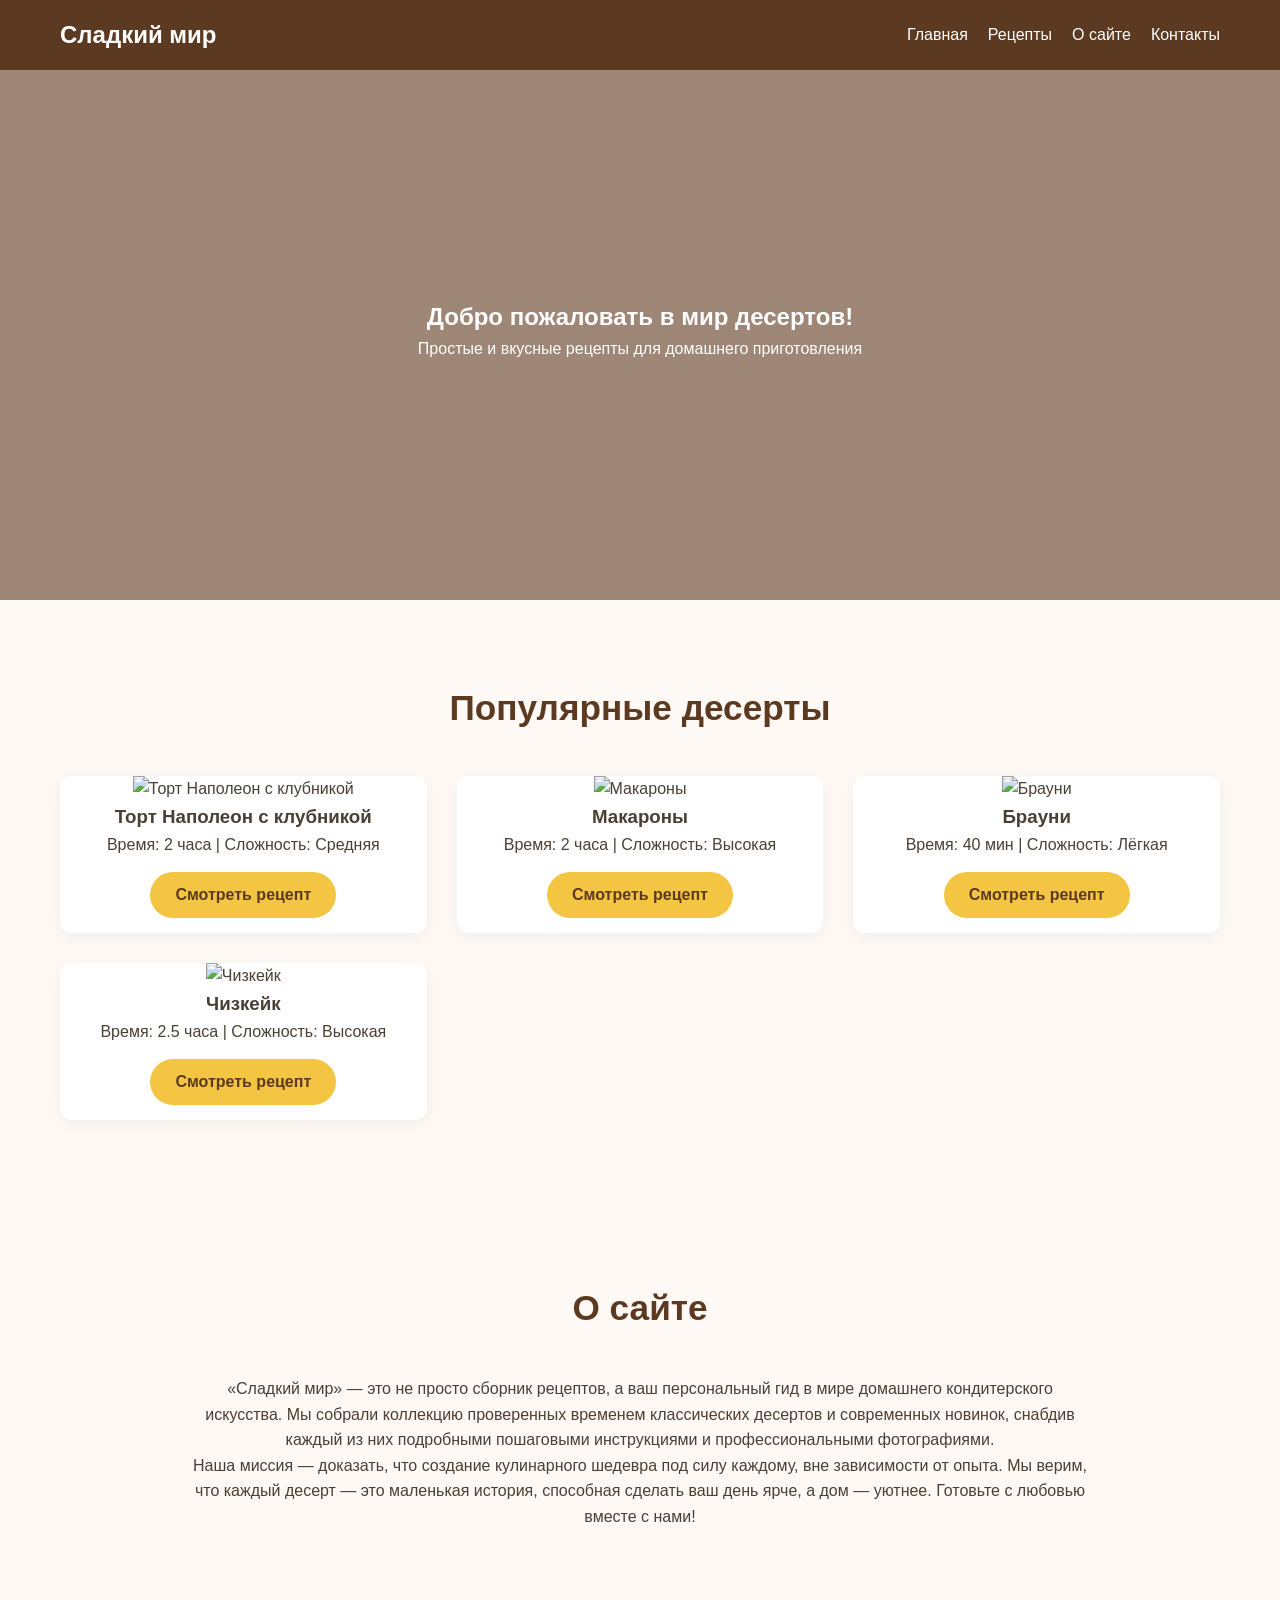
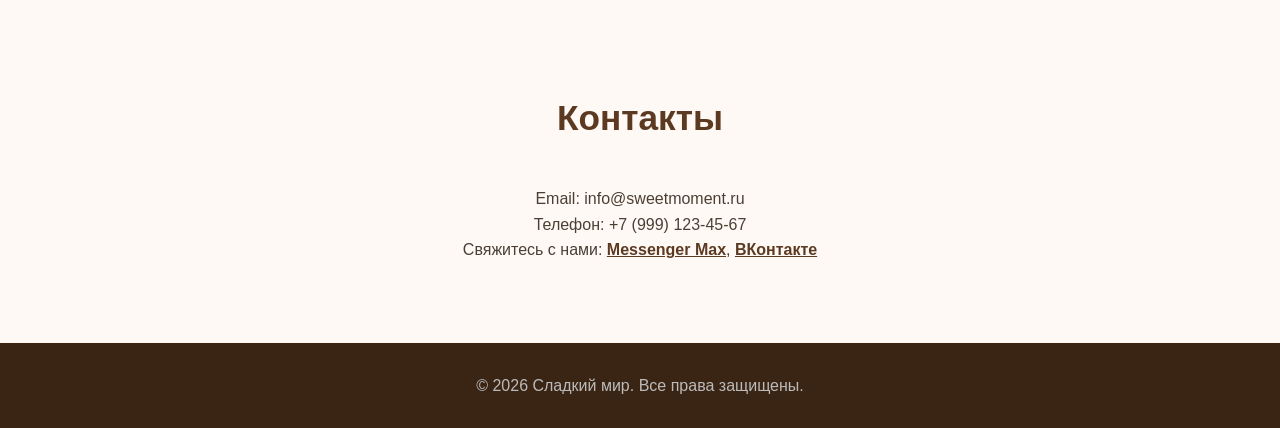
==== index.html @ 2f4530f8 "Add files via upload" ====
<!DOCTYPE html>
<html lang="ru">
<head>
    <meta charset="UTF-8">
    <meta name="viewport" content="width=device-width, initial-scale=1.0">
    <title>Сладкий мир — рецепты десертов</title>
    <link rel="stylesheet" href="style.css">
</head>
<body>
    <header>
        <nav>
            <div class="logo">Сладкий мир</div>
            <ul class="nav-menu">
                <li><a href="index.html#home">Главная</a></li>
                <li><a href="index.html#recipes">Рецепты</a></li>
                <li><a href="index.html#about">О сайте</a></li>
                <li><a href="index.html#contacts">Контакты</a></li>
            </ul>
        </nav>
    </header>

    <section id="home" class="hero">
        <div class="hero-content">
            <h1>Добро пожаловать в мир десертов!</h1>
            <p>Простые и вкусные рецепты для домашнего приготовления</p>
        </div>
    </section>

    <section id="recipes" class="recipes-section">
        <h2>Популярные десерты</h2>
        <div class="recipe-grid">
            <div class="recipe-card">
                <img src="images/napoleon.webp" alt="Торт Наполеон с клубникой">
                <h3>Торт Наполеон с клубникой</h3>
                <p>Время: 2 часа | Сложность: Средняя</p>
                <a href="napoleon.html" class="btn">Смотреть рецепт</a>
            </div>
            <div class="recipe-card">
                <img src="images/macarons.jpg" alt="Макароны">
                <h3>Макароны</h3>
                <p>Время: 2 часа | Сложность: Высокая</p>
                <a href="macarons.html" class="btn">Смотреть рецепт</a>
            </div>
            <div class="recipe-card">
                <img src="images/brownie.jpg" alt="Брауни">
                <h3>Брауни</h3>
                <p>Время: 40 мин | Сложность: Лёгкая</p>
                <a href="brownie.html" class="btn">Смотреть рецепт</a>
            </div>
            <div class="recipe-card">
                <img src="images/cheesecake.webp" alt="Чизкейк">
                <h3>Чизкейк</h3>
                <p>Время: 2.5 часа | Сложность: Высокая</p>
                <a href="cheesecake.html" class="btn">Смотреть рецепт</a>
            </div>
        </div>
    </section>

    <section id="about" class="about-section">
        <div class="about-content">
            <h2>О сайте</h2>
            <p>«Сладкий мир» — это не просто сборник рецептов, а ваш персональный гид в мире домашнего кондитерского искусства. Мы собрали коллекцию проверенных временем классических десертов и современных новинок, снабдив каждый из них подробными пошаговыми инструкциями и профессиональными фотографиями.</p>
            <p>Наша миссия — доказать, что создание кулинарного шедевра под силу каждому, вне зависимости от опыта. Мы верим, что каждый десерт — это маленькая история, способная сделать ваш день ярче, а дом — уютнее. Готовьте с любовью вместе с нами!</p>
        </div>
    </section>

    <section id="contacts" class="contacts-section">
        <h2>Контакты</h2>
        <p>Email: info@sweetmoment.ru</p>
        <p>Телефон: +7 (999) 123-45-67</p>
        <p>Свяжитесь с нами: 
            <a href="https://max.ru/" target="_blank" rel="noopener noreferrer">Messenger Max</a>, 
            <a href="https://vk.com" target="_blank" rel="noopener noreferrer">ВКонтакте</a>
        </p>
    </section>

    <footer>
        <p>&copy; 2026 Сладкий мир. Все права защищены.</p>
    </footer>
</body>
</html>
---- style.css ----
* {
    margin: 0;
    padding: 0;
    box-sizing: border-box;
}

html {
    scroll-behavior: smooth;
}

body {
    font-family: 'Segoe UI', Tahoma, Geneva, Verdana, sans-serif;
    line-height: 1.6;
    color: #4a3f35;
    background-color: #fff9f5;
}

header {
    background: #5c3a21;
    color: white;
    padding: 1rem 0;
    position: fixed;
    width: 100%;
    top: 0;
    z-index: 1000;
}

nav {
    display: flex;
    justify-content: space-between;
    align-items: center;
    max-width: 1200px;
    margin: 0 auto;
    padding: 0 20px;
}

.logo {
    font-size: 1.5rem;
    font-weight: bold;
}

.nav-menu {
    list-style: none;
    display: flex;
    gap: 20px;
}

.nav-menu a {
    color: white;
    text-decoration: none;
}

.hero {
    background: linear-gradient(rgba(92, 58, 33, 0.6), rgba(92, 58, 33, 0.6)), url('https://images.unsplash.com/photo-1486427944299-d1955d23e34d?auto=format&fit=crop&w=1920&q=80') center/cover;
    height: 60vh;
    display: flex;
    align-items: center;
    justify-content: center;
    text-align: center;
    color: white;
    margin-top: 60px;
}

.recipes-section, .about-section, .contacts-section {
    padding: 80px 20px;
    max-width: 1200px;
    margin: 0 auto;
}

/* Центрирование текстовых блоков */
.about-section, .contacts-section {
    text-align: center;
}

.about-content {
    max-width: 900px;
    margin: 0 auto;
}

h2 {
    text-align: center;
    margin-bottom: 40px;
    color: #5c3a21;
    font-size: 2.2rem;
}

.recipe-grid {
    display: grid;
    grid-template-columns: repeat(auto-fit, minmax(280px, 1fr));
    gap: 30px;
}

.recipe-card {
    background: white;
    border-radius: 12px;
    overflow: hidden;
    box-shadow: 0 4px 15px rgba(0, 0, 0, 0.05);
    text-align: center;
}

.recipe-card img {
    width: 100%;
    height: 220px;
    object-fit: cover;
}

.btn {
    display: inline-block;
    background: #f4c542;
    color: #5c3a21;
    padding: 10px 25px;
    text-decoration: none;
    border-radius: 25px;
    margin: 15px 0;
    font-weight: bold;
}

.recipe-page {
    padding: 120px 20px 60px;
    max-width: 800px;
    margin: 0 auto;
}

.recipe-box {
    background: white;
    padding: 40px;
    border-radius: 15px;
    box-shadow: 0 5px 20px rgba(0,0,0,0.05);
}

.recipe-box img {
    width: 100%;
    height: 400px;
    object-fit: cover;
    border-radius: 10px;
}

.back-link {
    display: inline-block;
    margin-bottom: 20px;
    color: #d63384;
    text-decoration: none;
    font-weight: bold;
}

footer {
    background: #3a2515;
    color: #bbb;
    text-align: center;
    padding: 30px;
}

.contacts-section a {
    color: #5c3a21;
    font-weight: bold;
}
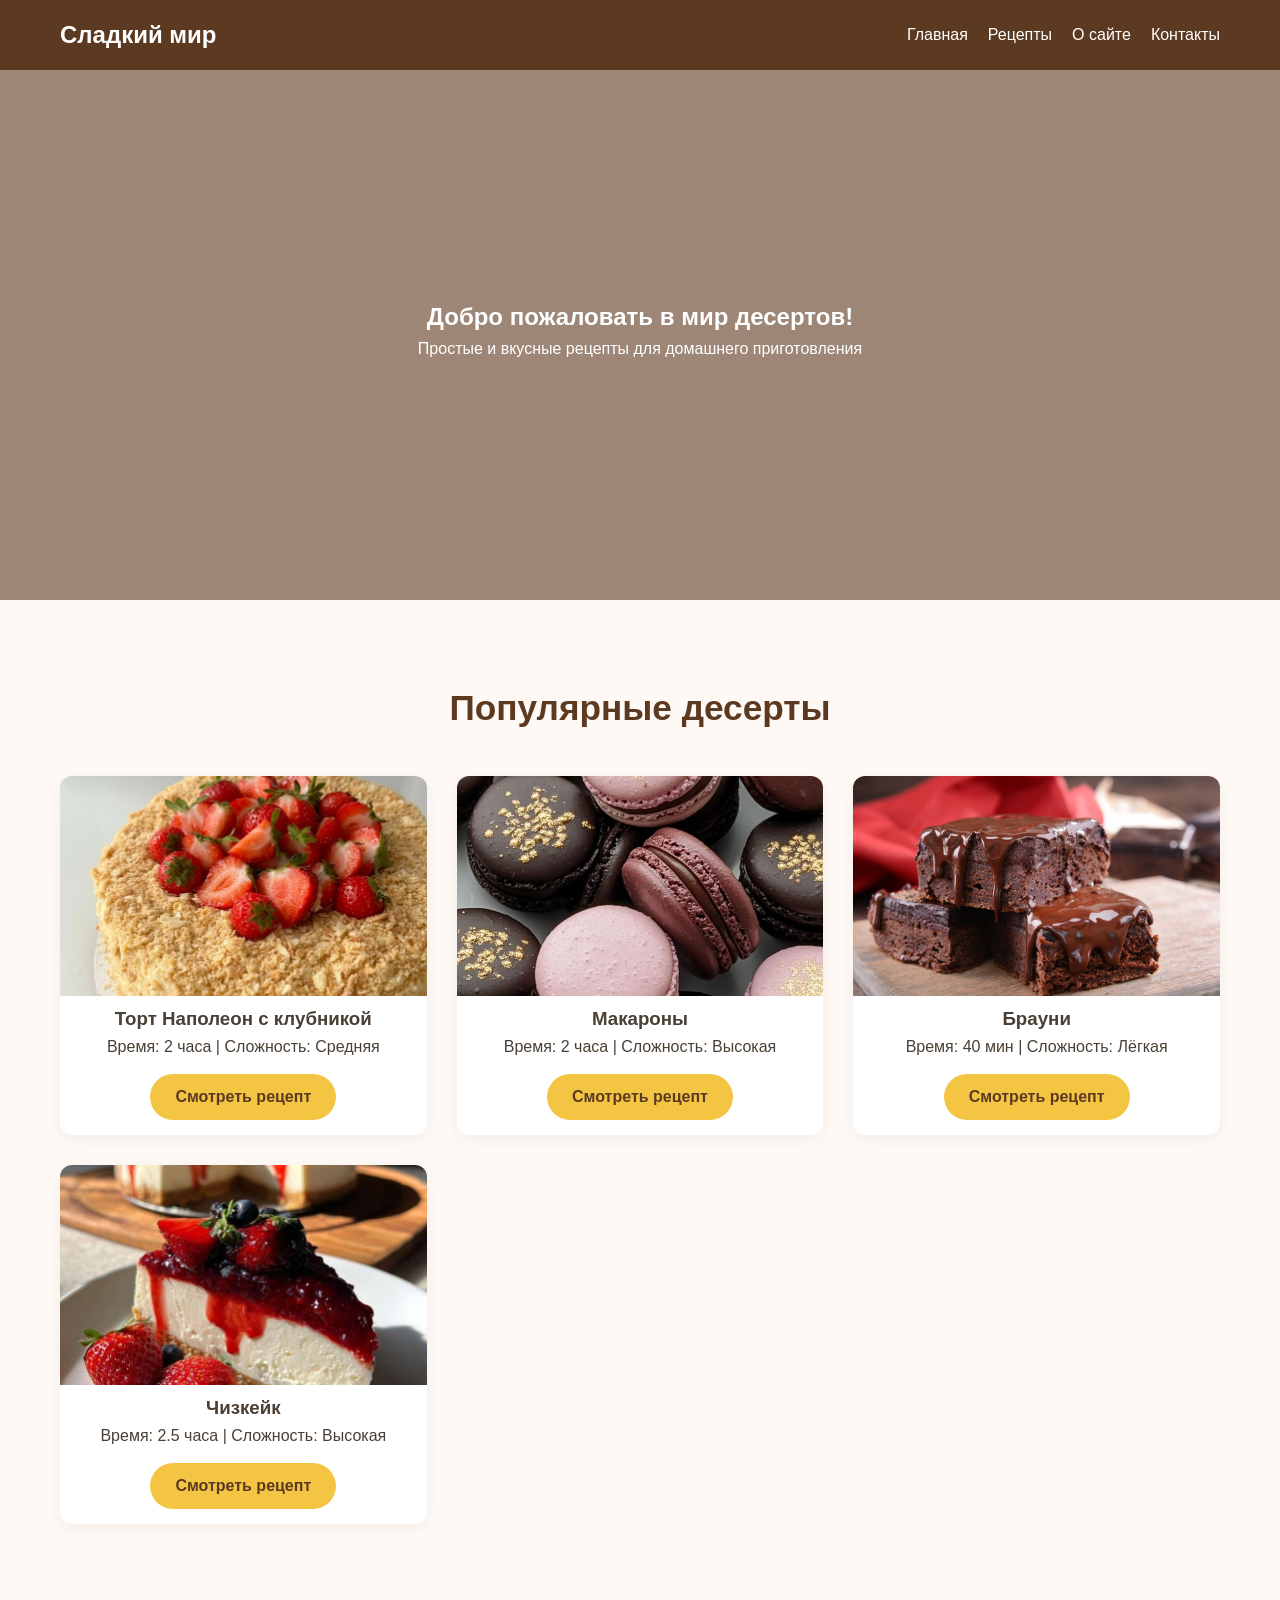
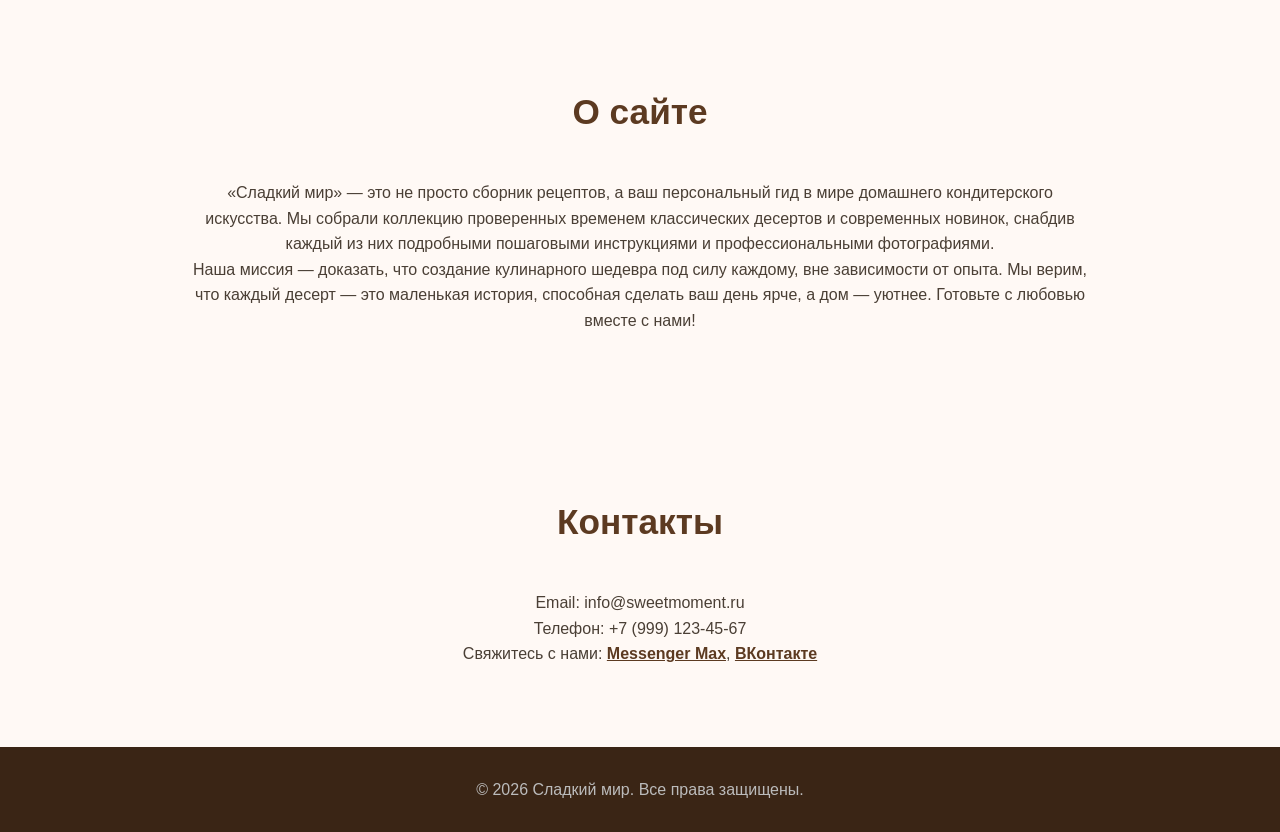
==== commit 2eec9b3f: "Update index.html" ====
--- a/index.html
+++ b/index.html
@@ -30,25 +30,25 @@
         <h2>Популярные десерты</h2>
         <div class="recipe-grid">
             <div class="recipe-card">
-                <img src="images/napoleon.webp" alt="Торт Наполеон с клубникой">
+                <img src="napoleon.webp" alt="Торт Наполеон с клубникой">
                 <h3>Торт Наполеон с клубникой</h3>
                 <p>Время: 2 часа | Сложность: Средняя</p>
                 <a href="napoleon.html" class="btn">Смотреть рецепт</a>
             </div>
             <div class="recipe-card">
-                <img src="images/macarons.jpg" alt="Макароны">
+                <img src="macarons.jpg" alt="Макароны">
                 <h3>Макароны</h3>
                 <p>Время: 2 часа | Сложность: Высокая</p>
                 <a href="macarons.html" class="btn">Смотреть рецепт</a>
             </div>
             <div class="recipe-card">
-                <img src="images/brownie.jpg" alt="Брауни">
+                <img src="/brownie.jpg" alt="Брауни">
                 <h3>Брауни</h3>
                 <p>Время: 40 мин | Сложность: Лёгкая</p>
                 <a href="brownie.html" class="btn">Смотреть рецепт</a>
             </div>
             <div class="recipe-card">
-                <img src="images/cheesecake.webp" alt="Чизкейк">
+                <img src="cheesecake.webp" alt="Чизкейк">
                 <h3>Чизкейк</h3>
                 <p>Время: 2.5 часа | Сложность: Высокая</p>
                 <a href="cheesecake.html" class="btn">Смотреть рецепт</a>
@@ -78,4 +78,4 @@
         <p>&copy; 2026 Сладкий мир. Все права защищены.</p>
     </footer>
 </body>
-</html>+</html>
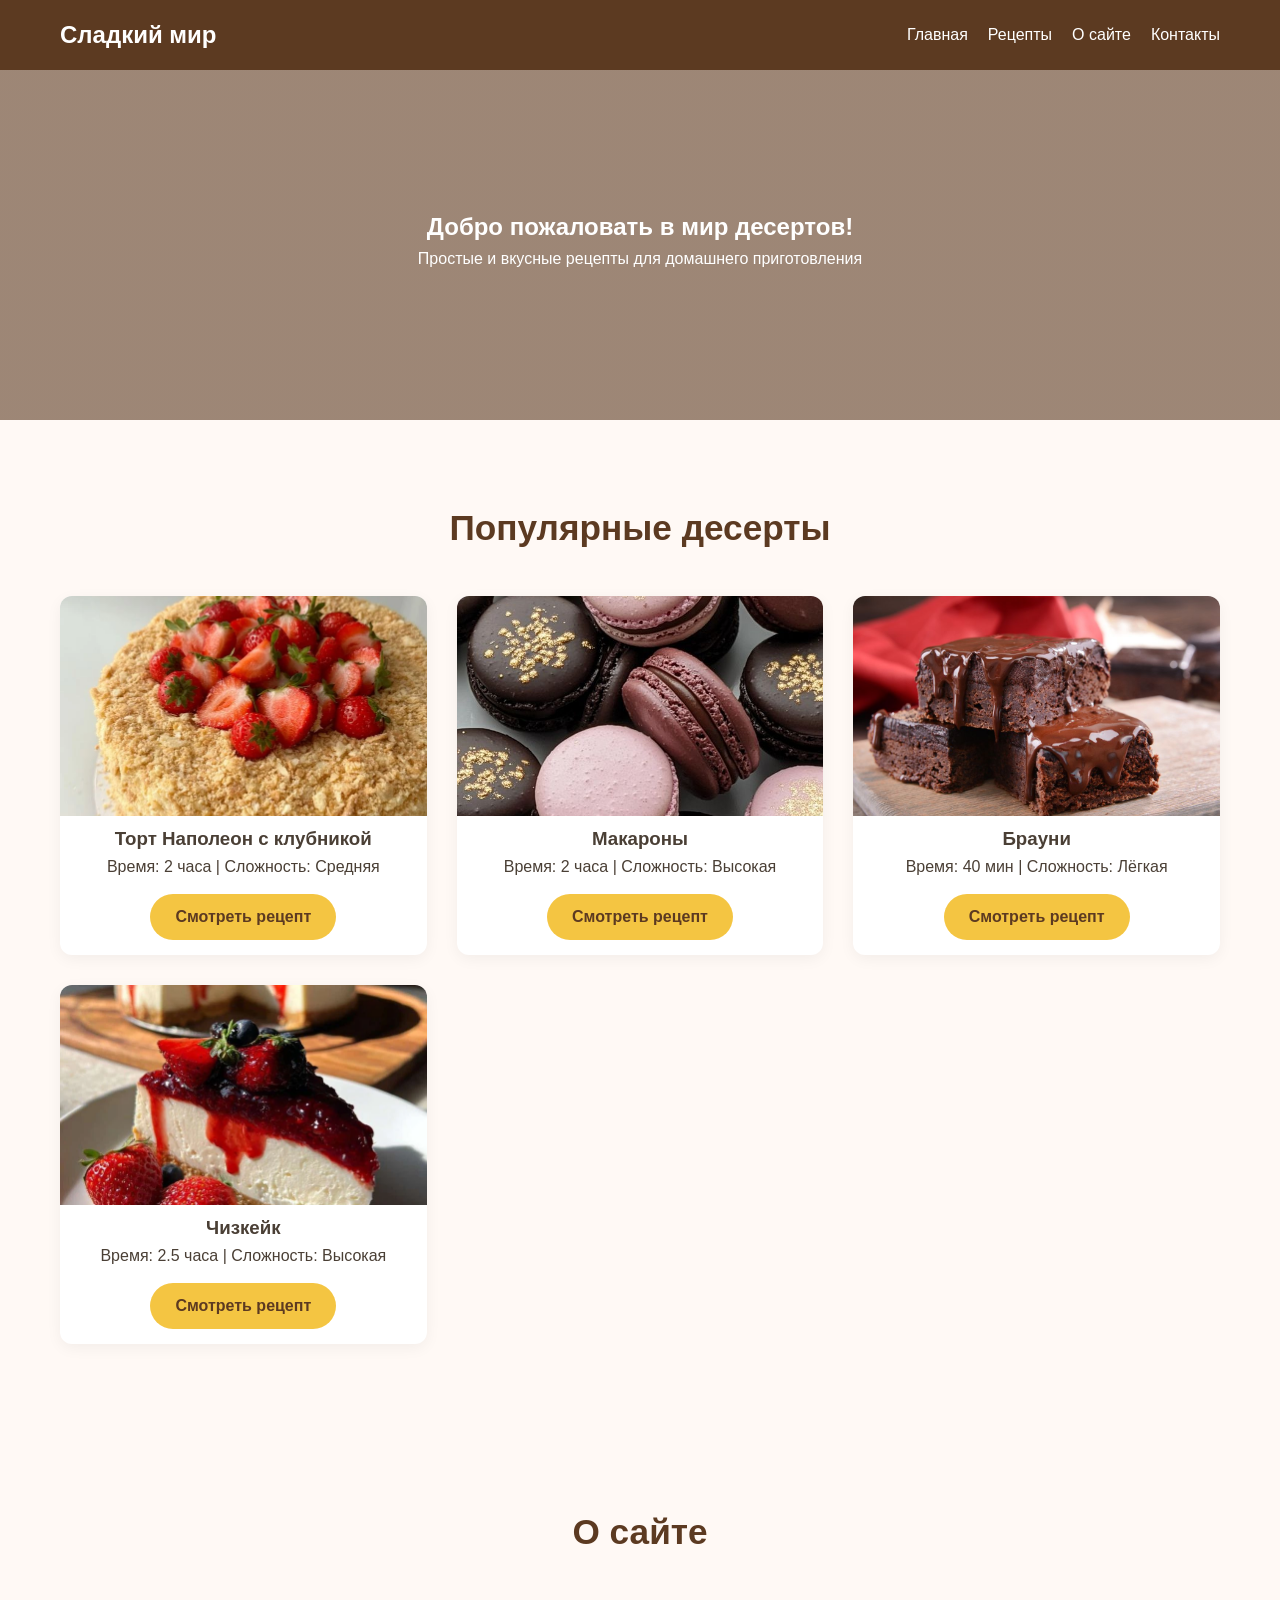
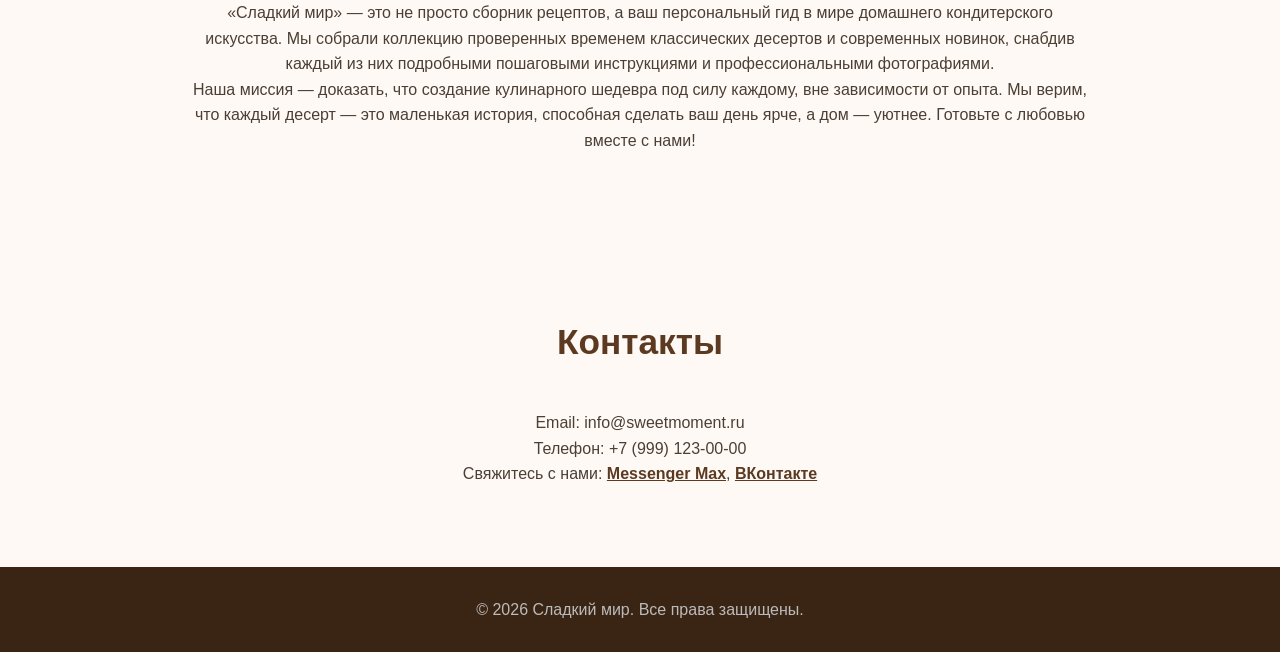
==== commit 7b332f48: "Update index.html" ====
--- a/index.html
+++ b/index.html
@@ -42,7 +42,7 @@
                 <a href="macarons.html" class="btn">Смотреть рецепт</a>
             </div>
             <div class="recipe-card">
-                <img src="/brownie.jpg" alt="Брауни">
+                <img src="brownie.jpg" alt="Брауни">
                 <h3>Брауни</h3>
                 <p>Время: 40 мин | Сложность: Лёгкая</p>
                 <a href="brownie.html" class="btn">Смотреть рецепт</a>
@@ -67,7 +67,7 @@
     <section id="contacts" class="contacts-section">
         <h2>Контакты</h2>
         <p>Email: info@sweetmoment.ru</p>
-        <p>Телефон: +7 (999) 123-45-67</p>
+        <p>Телефон: +7 (999) 123-00-00</p>
         <p>Свяжитесь с нами: 
             <a href="https://max.ru/" target="_blank" rel="noopener noreferrer">Messenger Max</a>, 
             <a href="https://vk.com" target="_blank" rel="noopener noreferrer">ВКонтакте</a>
--- a/style.css
+++ b/style.css
@@ -52,7 +52,7 @@
 
 .hero {
     background: linear-gradient(rgba(92, 58, 33, 0.6), rgba(92, 58, 33, 0.6)), url('https://images.unsplash.com/photo-1486427944299-d1955d23e34d?auto=format&fit=crop&w=1920&q=80') center/cover;
-    height: 60vh;
+    height: 40vh;
     display: flex;
     align-items: center;
     justify-content: center;
@@ -153,4 +153,23 @@
 .contacts-section a {
     color: #5c3a21;
     font-weight: bold;
-}+}
+
+@media (max-width: 600px) {
+    header {
+        position: static;
+        flex-direction: column;
+        text-align: center;
+        padding: 10px;
+    }
+    nav {
+        flex-direction: column;
+        gap: 10px;
+    }
+    .nav-menu {
+        flex-wrap: wrap;
+        justify-content: center;
+        gap: 15px;
+        padding: 0;
+    }
+}
